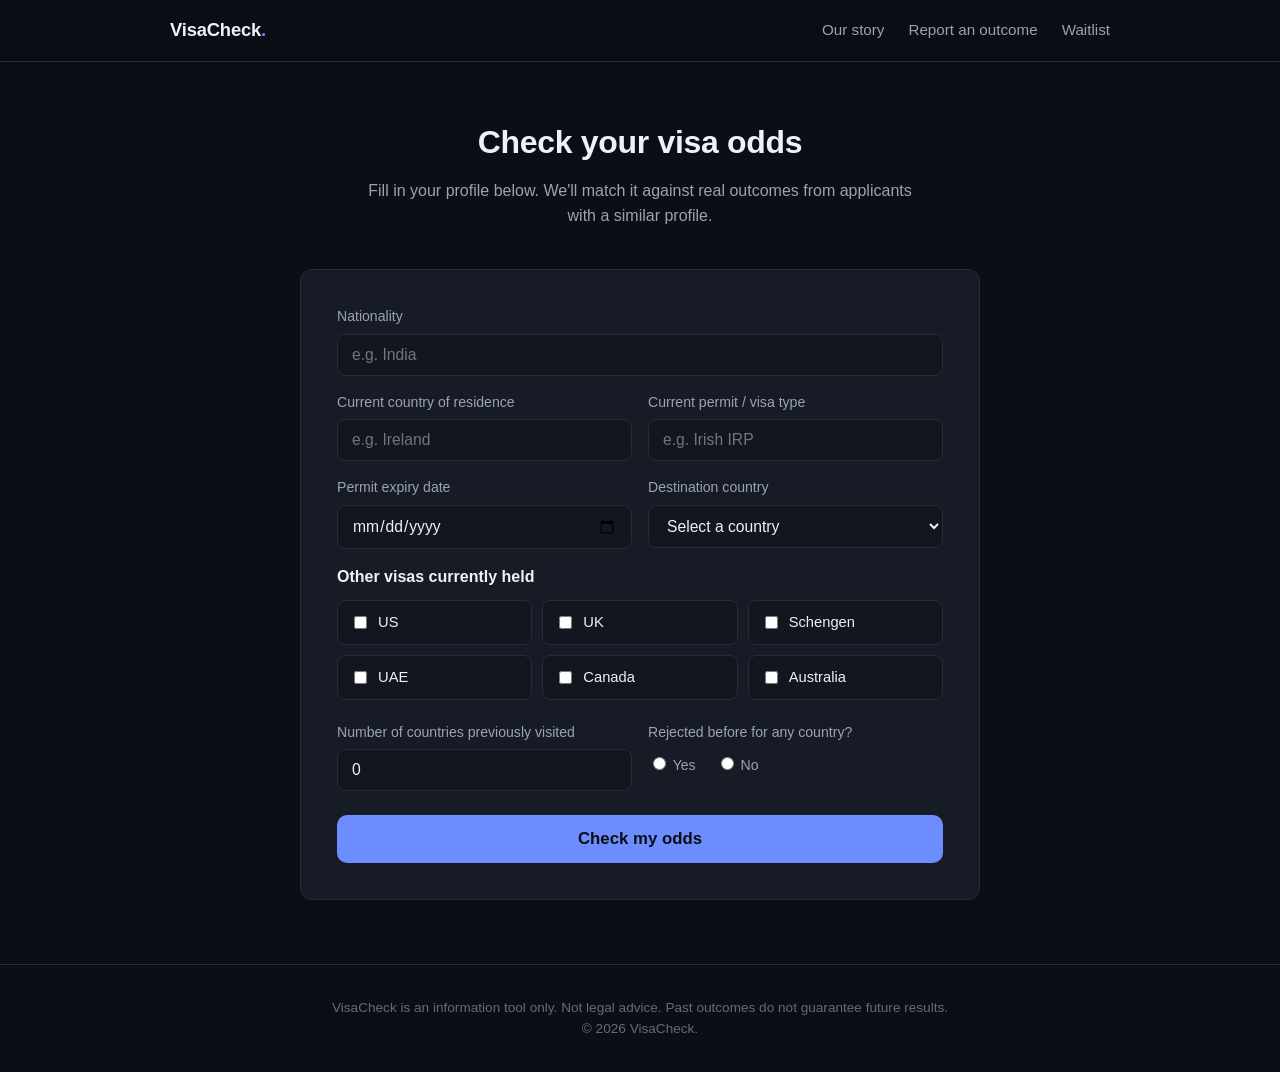
==== check.html @ 18de4dc1 "Initial VisaCheck project Co-Authored-By: Claude Sonnet 4.6 <noreply@anthropic.com>" ====
<!DOCTYPE html>
<html lang="en">
<head>
<meta charset="UTF-8">
<meta name="viewport" content="width=device-width, initial-scale=1.0">
<title>Check my odds — VisaCheck</title>
<link rel="stylesheet" href="css/style.css">
</head>
<body>

<nav class="nav">
  <div class="wrap">
    <a href="index.html" class="brand">VisaCheck<span class="dot">.</span></a>
    <div class="nav-links">
      <a href="index.html#story">Our story</a>
      <a href="report.html">Report an outcome</a>
      <a href="index.html#waitlist">Waitlist</a>
    </div>
  </div>
</nav>

<section style="padding-top:56px;">
  <div class="wrap">
    <h2>Check your visa odds</h2>
    <p class="section-sub">
      Fill in your profile below. We'll match it against real outcomes from applicants
      with a similar profile.
    </p>

    <div class="checker-card">
      <form id="check-form">

        <div class="form-row">
          <label for="nationality">Nationality</label>
          <input type="text" id="nationality" name="nationality" placeholder="e.g. India" required>
        </div>

        <div class="two-col">
          <div class="form-row">
            <label for="residence">Current country of residence</label>
            <input type="text" id="residence" name="residence" placeholder="e.g. Ireland" required>
          </div>
          <div class="form-row">
            <label for="permit-type">Current permit / visa type</label>
            <input type="text" id="permit-type" name="permit-type" placeholder="e.g. Irish IRP" required>
          </div>
        </div>

        <div class="two-col">
          <div class="form-row">
            <label for="permit-expiry">Permit expiry date</label>
            <input type="date" id="permit-expiry" name="permit-expiry" required>
          </div>
          <div class="form-row">
            <label for="destination">Destination country</label>
            <select id="destination" name="destination" required>
              <option value="">Select a country</option>
              <optgroup label="Schengen area">
                <option>Cyprus</option>
                <option>France</option>
                <option>Germany</option>
                <option>Netherlands</option>
                <option>Greece</option>
                <option>Portugal</option>
                <option>Italy</option>
                <option>Spain</option>
                <option>Switzerland</option>
                <option>Czechia</option>
                <option>Hungary</option>
                <option>Poland</option>
                <option>Croatia</option>
                <option>Belgium</option>
                <option>Austria</option>
                <option>Denmark</option>
                <option>Norway</option>
              </optgroup>
              <optgroup label="Other">
                <option>United Kingdom</option>
                <option>United States</option>
                <option>Canada</option>
                <option>Australia</option>
                <option>UAE</option>
                <option>Saudi Arabia</option>
                <option>Philippines</option>
                <option>Ireland</option>
              </optgroup>
            </select>
          </div>
        </div>

        <fieldset>
          <legend>Other visas currently held</legend>
          <div class="checkbox-grid">
            <label class="checkbox-item"><input type="checkbox" name="other-visas" value="US"> US</label>
            <label class="checkbox-item"><input type="checkbox" name="other-visas" value="UK"> UK</label>
            <label class="checkbox-item"><input type="checkbox" name="other-visas" value="Schengen"> Schengen</label>
            <label class="checkbox-item"><input type="checkbox" name="other-visas" value="UAE"> UAE</label>
            <label class="checkbox-item"><input type="checkbox" name="other-visas" value="Canada"> Canada</label>
            <label class="checkbox-item"><input type="checkbox" name="other-visas" value="Australia"> Australia</label>
          </div>
        </fieldset>

        <div class="two-col">
          <div class="form-row">
            <label for="countries-visited">Number of countries previously visited</label>
            <input type="number" id="countries-visited" name="countries-visited" min="0" value="0" required>
          </div>
          <div class="form-row">
            <label>Rejected before for any country?</label>
            <div class="radio-row" style="margin-top:11px;">
              <label class="radio-item"><input type="radio" name="prior-rejection" value="Yes" required> Yes</label>
              <label class="radio-item"><input type="radio" name="prior-rejection" value="No"> No</label>
            </div>
          </div>
        </div>

        <button type="submit" class="btn-primary" style="width:100%; margin-top:8px;">Check my odds</button>
      </form>

      <div id="results">
        <div id="permit-validity-warning" class="permit-validity-warning" style="display:none;"></div>
        <div id="low-sample-warning" class="low-sample-warning" style="display:none;"></div>

        <!-- Shown instead of the verdict card when there isn't enough reliable
             data to put a percentage on — no fake number, no share button. -->
        <div id="no-data-card" class="info-card" style="display:none;">
          <h3 id="no-data-title"></h3>
          <p class="no-data-text" id="no-data-text"></p>
        </div>

        <div class="verdict-card" id="verdict-card" style="display:none;">
          <div class="verdict-kicker">VISA VERDICT</div>
          <div class="verdict-profile" id="verdict-profile"></div>
          <div class="verdict-odds-label">YOUR ODDS:</div>
          <div class="verdict-pct" id="verdict-pct"></div>
          <div class="verdict-message" id="verdict-message"></div>
          <div class="verdict-sample" id="verdict-sample"></div>
          <div class="verdict-footer">
            <span class="verdict-logo">VisaCheck<span class="dot">.</span></span>
            <span class="verdict-tagline">Know before you go</span>
          </div>
        </div>

        <button id="share-btn" class="btn-share" style="display:none;">📤 Share my verdict</button>
        <div id="share-status" class="share-status" style="display:none;"></div>

        <div class="info-card" id="next-steps-card" style="display:none;">
          <h3 id="next-steps-heading"></h3>
          <div id="next-steps-body"></div>
        </div>

        <div class="info-card">
          <h3>Top reasons similar applicants were rejected</h3>
          <ul id="reasons-list"></ul>
        </div>

        <div class="info-card" id="embassy-card" style="display:none;">
          <h3>Best country to apply through (Schengen)</h3>
          <div id="embassy-list"></div>
        </div>

        <div class="info-card" id="outcome-capture-card" style="display:none;">
          <h3 id="outcome-heading"></h3>
          <div class="outcome-buttons" id="outcome-buttons">
            <button id="outcome-approved-btn" class="btn-outcome btn-outcome-approved">✅ I got APPROVED — share my result and help others</button>
            <button id="outcome-rejected-btn" class="btn-outcome btn-outcome-rejected">❌ I got REJECTED — help others avoid this</button>
          </div>
          <div id="outcome-thanks" class="outcome-thanks" style="display:none;"></div>
        </div>

        <div class="disclaimer">
          VisaCheck is an information tool only. Not legal advice. Results are based on
          community-reported outcomes and do not guarantee visa approval or rejection.
          Built so no immigrant ever loses money on an avoidable rejection again.
        </div>

        <div class="disclaimer" style="margin-top:14px;">
          Our cases come mainly from people sharing their own experience online, who
          are more likely to write in detail after a rejection than after a smooth
          approval — so odds shown here likely skew more pessimistic than the true
          real-world approval rate. Treat this as a guide to what can go wrong, not a
          precise statistic.
        </div>

        <div class="disclaimer" style="margin-top:14px; text-align:center;">
          Applying soon, or already have? <a href="report.html">Tell us what actually happens</a> —
          it's how VisaCheck gets more accurate for the next person.
        </div>
      </div>
    </div>
  </div>
</section>

<footer>
  <div class="wrap">
    VisaCheck is an information tool only. Not legal advice. Past outcomes do not guarantee future results.
    <br>© 2026 VisaCheck.
  </div>
</footer>

<script src="js/csv-parse.js"></script>
<script src="js/match.js"></script>
<script src="js/messages.js"></script>
<script src="js/share.js"></script>
<script src="js/checker.js"></script>
</body>
</html>
---- css/style.css ----
:root {
  --bg: #0b0e14;
  --bg-elevated: #12161f;
  --bg-card: #161b26;
  --border: #262c3a;
  --text: #eef1f7;
  --text-dim: #9aa3b5;
  --text-faint: #626b80;
  --accent: #6d8dff;
  --accent-dim: #2a3568;
  --green: #34d399;
  --green-bg: rgba(52, 211, 153, 0.12);
  --amber: #fbbf24;
  --amber-bg: rgba(251, 191, 36, 0.12);
  --red: #f87171;
  --red-bg: rgba(248, 113, 113, 0.12);
  --deep-red: #ef4444;
  --deep-red-bg: rgba(239, 68, 68, 0.14);
  --orange: #fb923c;
  --orange-bg: rgba(251, 146, 60, 0.14);
  --radius: 12px;
  --max-width: 980px;
}

* { box-sizing: border-box; }

html { scroll-behavior: smooth; }

body {
  margin: 0;
  background: var(--bg);
  color: var(--text);
  font-family: -apple-system, BlinkMacSystemFont, "Segoe UI", Inter, Roboto, Helvetica, Arial, sans-serif;
  line-height: 1.55;
}

a { color: var(--accent); text-decoration: none; }
a:hover { text-decoration: underline; }

img, svg { max-width: 100%; }

.wrap {
  max-width: var(--max-width);
  margin: 0 auto;
  padding: 0 20px;
}

/* ---------- Nav ---------- */
.nav {
  border-bottom: 1px solid var(--border);
  position: sticky;
  top: 0;
  background: rgba(11, 14, 20, 0.85);
  backdrop-filter: blur(8px);
  z-index: 10;
}
.nav .wrap {
  display: flex;
  align-items: center;
  justify-content: space-between;
  padding-top: 16px;
  padding-bottom: 16px;
}
.brand {
  font-weight: 700;
  font-size: 1.15rem;
  color: var(--text);
  letter-spacing: -0.01em;
}
.brand:hover { text-decoration: none; }
.brand .dot { color: var(--accent); }
.nav-links { display: flex; gap: 24px; align-items: center; }
.nav-links a { color: var(--text-dim); font-size: 0.95rem; }
.nav-links a:hover { color: var(--text); text-decoration: none; }
.btn-nav {
  background: var(--accent);
  color: #0b0e14 !important;
  padding: 8px 16px;
  border-radius: 8px;
  font-weight: 600;
}
.btn-nav:hover { opacity: 0.9; text-decoration: none; }

/* ---------- Hero ---------- */
.hero {
  padding: 88px 0 64px;
  text-align: center;
}
.hero h1 {
  font-size: clamp(2rem, 5vw, 3.2rem);
  line-height: 1.15;
  letter-spacing: -0.02em;
  margin: 0 0 20px;
}
.hero p.lede {
  color: var(--text-dim);
  font-size: 1.15rem;
  max-width: 620px;
  margin: 0 auto 36px;
}
.btn-primary {
  display: inline-block;
  background: var(--accent);
  color: #0b0e14;
  font-weight: 700;
  padding: 14px 28px;
  border-radius: 10px;
  font-size: 1.05rem;
  border: none;
  cursor: pointer;
}
.btn-primary:hover { opacity: 0.92; text-decoration: none; }
.btn-secondary {
  display: inline-block;
  background: transparent;
  color: var(--text);
  font-weight: 600;
  padding: 13px 26px;
  border-radius: 10px;
  font-size: 1.05rem;
  border: 1px solid var(--border);
  cursor: pointer;
}
.btn-secondary:hover { border-color: var(--text-faint); text-decoration: none; }
.btn-large { font-size: 1.15rem; padding: 17px 32px; }

/* ---------- Stats bar ---------- */
.stats-bar {
  padding: 32px 0;
  border-top: 1px solid var(--border);
  border-bottom: 1px solid var(--border);
  background: var(--bg-elevated);
}
.stats-row {
  display: grid;
  grid-template-columns: repeat(5, 1fr);
  gap: 20px;
}
@media (max-width: 900px) {
  .stats-row { grid-template-columns: repeat(2, 1fr); }
}
@media (max-width: 480px) {
  .stats-row { grid-template-columns: 1fr; }
}
.stat-item { text-align: center; }
.stat-value {
  font-size: 1.4rem;
  font-weight: 800;
  letter-spacing: -0.01em;
  margin-bottom: 6px;
}
.stat-label {
  font-size: 0.82rem;
  color: var(--text-dim);
  line-height: 1.35;
}
.stats-source {
  text-align: center;
  font-size: 0.75rem;
  color: var(--text-faint);
  margin: 20px 0 0;
}

/* ---------- Counters ---------- */
.counters { padding: 56px 0; }
.counters-row {
  display: flex;
  justify-content: center;
  gap: 64px;
  flex-wrap: wrap;
  text-align: center;
}
.counter-value {
  font-size: clamp(2.2rem, 6vw, 3.2rem);
  font-weight: 800;
  color: var(--accent);
  letter-spacing: -0.02em;
  font-variant-numeric: tabular-nums;
}
.counter-label {
  color: var(--text-dim);
  font-size: 0.95rem;
  margin-top: 6px;
}
.counters-note {
  text-align: center;
  font-size: 0.78rem;
  color: var(--text-faint);
  margin: 24px 0 0;
}

/* ---------- Sections ---------- */
section { padding: 64px 0; }
section.alt { background: var(--bg-elevated); border-top: 1px solid var(--border); border-bottom: 1px solid var(--border); }
h2 {
  font-size: clamp(1.5rem, 3vw, 2rem);
  letter-spacing: -0.01em;
  margin: 0 0 12px;
  text-align: center;
}
.section-sub {
  text-align: center;
  color: var(--text-dim);
  max-width: 560px;
  margin: 0 auto 40px;
}

/* ---------- Story ---------- */
.story {
  max-width: 680px;
  margin: 0 auto;
  background: var(--bg-card);
  border: 1px solid var(--border);
  border-radius: var(--radius);
  padding: 36px 40px;
}
.story h2 { text-align: left; margin-bottom: 18px; }
.story p { color: var(--text-dim); margin: 0 0 16px; }
.story p:last-child { margin-bottom: 0; }
.story .highlight { color: var(--text); font-weight: 600; }

/* ---------- Steps ---------- */
.steps {
  display: grid;
  grid-template-columns: repeat(3, 1fr);
  gap: 24px;
}
@media (max-width: 720px) {
  .steps { grid-template-columns: 1fr; }
}
.step {
  background: var(--bg-card);
  border: 1px solid var(--border);
  border-radius: var(--radius);
  padding: 28px 24px;
}
.step .num {
  display: inline-flex;
  align-items: center;
  justify-content: center;
  width: 34px;
  height: 34px;
  border-radius: 50%;
  background: var(--accent-dim);
  color: var(--accent);
  font-weight: 700;
  margin-bottom: 16px;
}
.step h3 { margin: 0 0 8px; font-size: 1.05rem; }
.step p { margin: 0; color: var(--text-dim); font-size: 0.95rem; }

/* ---------- Waitlist ---------- */
.waitlist-card {
  max-width: 560px;
  margin: 0 auto;
  background: var(--bg-card);
  border: 1px solid var(--border);
  border-radius: var(--radius);
  padding: 36px;
}
.form-row { margin-bottom: 16px; }
.form-row label {
  display: block;
  font-size: 0.88rem;
  color: var(--text-dim);
  margin-bottom: 6px;
}
input, select, textarea {
  width: 100%;
  background: var(--bg-elevated);
  border: 1px solid var(--border);
  color: var(--text);
  padding: 11px 14px;
  border-radius: 8px;
  font-size: 0.98rem;
  font-family: inherit;
}
input:focus, select:focus, textarea:focus {
  outline: none;
  border-color: var(--accent);
}
.two-col {
  display: grid;
  grid-template-columns: 1fr 1fr;
  gap: 16px;
}
@media (max-width: 560px) {
  .two-col { grid-template-columns: 1fr; }
}
.form-note { font-size: 0.85rem; color: var(--text-faint); margin-top: 14px; }
.form-success {
  display: none;
  background: var(--green-bg);
  color: var(--green);
  padding: 14px 16px;
  border-radius: 8px;
  margin-top: 16px;
  font-size: 0.95rem;
}
.form-error {
  display: none;
  background: var(--red-bg);
  color: var(--red);
  padding: 14px 16px;
  border-radius: 8px;
  margin-top: 16px;
  font-size: 0.95rem;
}

/* ---------- Checker form ---------- */
.checker-card {
  max-width: 680px;
  margin: 0 auto;
  background: var(--bg-card);
  border: 1px solid var(--border);
  border-radius: var(--radius);
  padding: 36px;
}
fieldset { border: none; margin: 0 0 22px; padding: 0; }
legend { font-weight: 600; margin-bottom: 10px; padding: 0; }
.checkbox-grid {
  display: grid;
  grid-template-columns: repeat(3, 1fr);
  gap: 10px;
}
@media (max-width: 560px) {
  .checkbox-grid { grid-template-columns: repeat(2, 1fr); }
}
.checkbox-item {
  display: flex;
  align-items: center;
  gap: 8px;
  background: var(--bg-elevated);
  border: 1px solid var(--border);
  border-radius: 8px;
  padding: 10px 12px;
  font-size: 0.92rem;
}
.checkbox-item input { width: auto; }
.radio-row { display: flex; gap: 20px; }
.radio-item { display: flex; align-items: center; gap: 8px; }
.radio-item input { width: auto; }

/* ---------- Results ---------- */
#results { display: none; margin-top: 40px; }

.no-data-text { color: var(--text-dim); margin: 0; }

/* ---------- Visa Verdict card ---------- */
.verdict-card {
  border-radius: 20px;
  padding: 40px 28px;
  text-align: center;
  margin-bottom: 16px;
  color: #ffffff;
  box-shadow: 0 20px 60px -20px rgba(0, 0, 0, 0.5);
}
.verdict-card.theme-deepred { background: linear-gradient(160deg, #b91c1c, #450a0a); }
.verdict-card.theme-orange { background: linear-gradient(160deg, #ea580c, #7c2d12); }
.verdict-card.theme-amber { background: linear-gradient(160deg, #ca8a04, #713f12); }
.verdict-card.theme-green { background: linear-gradient(160deg, #16a34a, #14532d); }

.verdict-kicker {
  font-size: 0.78rem;
  font-weight: 700;
  letter-spacing: 0.18em;
  text-transform: uppercase;
  opacity: 0.75;
  margin-bottom: 14px;
}
.verdict-profile {
  font-size: 0.95rem;
  font-weight: 600;
  opacity: 0.92;
  margin-bottom: 22px;
}
.verdict-odds-label {
  font-size: 0.8rem;
  font-weight: 700;
  letter-spacing: 0.12em;
  text-transform: uppercase;
  opacity: 0.75;
  margin-bottom: 4px;
}
.verdict-pct {
  font-size: clamp(4.5rem, 24vw, 8rem);
  font-weight: 900;
  line-height: 1;
  letter-spacing: -0.03em;
  margin-bottom: 18px;
}
.verdict-message {
  font-size: 1.05rem;
  font-weight: 600;
  max-width: 420px;
  margin: 0 auto 20px;
  line-height: 1.4;
}
.verdict-sample {
  font-size: 0.85rem;
  opacity: 0.85;
  margin-bottom: 24px;
}
.verdict-footer {
  display: flex;
  justify-content: center;
  align-items: baseline;
  gap: 10px;
  padding-top: 20px;
  border-top: 1px solid rgba(255, 255, 255, 0.25);
  font-size: 0.85rem;
}
.verdict-logo { font-weight: 800; }
.verdict-logo .dot { opacity: 0.8; }
.verdict-tagline { opacity: 0.8; }

.btn-share {
  display: block;
  width: 100%;
  background: var(--accent);
  color: #0b0e14;
  font-weight: 700;
  font-size: 1.05rem;
  padding: 15px 20px;
  border-radius: 10px;
  border: none;
  cursor: pointer;
  margin-bottom: 20px;
}
.btn-share:hover { opacity: 0.92; }
.share-status {
  text-align: center;
  font-size: 0.88rem;
  color: var(--text-dim);
  margin: -10px 0 20px;
}

/* ---------- Next steps ---------- */
#next-steps-body ul { margin: 0 0 14px; padding-left: 20px; color: var(--text-dim); }
#next-steps-body li { margin-bottom: 8px; }
#next-steps-body a.next-step-link {
  display: block;
  padding: 12px 16px;
  background: var(--bg-elevated);
  border: 1px solid var(--border);
  border-radius: 8px;
  margin-bottom: 10px;
  color: var(--text);
  font-weight: 600;
  font-size: 0.92rem;
}
#next-steps-body a.next-step-link:hover { border-color: var(--accent); text-decoration: none; }
.expandable {
  margin-bottom: 10px;
}
.expandable summary {
  cursor: pointer;
  padding: 12px 16px;
  background: var(--bg-elevated);
  border: 1px solid var(--border);
  border-radius: 8px;
  font-weight: 600;
  font-size: 0.92rem;
}
.expandable[open] summary { border-radius: 8px 8px 0 0; }
.expandable-body {
  padding: 14px 16px;
  border: 1px solid var(--border);
  border-top: none;
  border-radius: 0 0 8px 8px;
  color: var(--text-dim);
  font-size: 0.9rem;
}
.expandable-body ul { margin: 0; padding-left: 18px; }
.expandable-body li { margin-bottom: 6px; }

/* ---------- Outcome capture ---------- */
.outcome-buttons { display: flex; flex-direction: column; gap: 10px; }
.btn-outcome {
  padding: 14px 18px;
  border-radius: 10px;
  font-weight: 700;
  font-size: 0.95rem;
  cursor: pointer;
  border: 1px solid var(--border);
  background: var(--bg-elevated);
  color: var(--text);
}
.btn-outcome-approved:hover { border-color: var(--green); color: var(--green); }
.btn-outcome-rejected:hover { border-color: var(--red); color: var(--red); }
.outcome-thanks {
  background: var(--green-bg);
  color: var(--green);
  padding: 14px 16px;
  border-radius: 8px;
  font-size: 0.92rem;
  margin-top: 4px;
}

.info-card {
  background: var(--bg-card);
  border: 1px solid var(--border);
  border-radius: var(--radius);
  padding: 26px 28px;
  margin-bottom: 20px;
}
.info-card h3 { margin: 0 0 14px; font-size: 1rem; }
.info-card ul { margin: 0; padding-left: 20px; color: var(--text-dim); }
.info-card li { margin-bottom: 8px; }
.info-card li:last-child { margin-bottom: 0; }
.embassy-row {
  display: flex;
  justify-content: space-between;
  align-items: center;
  padding: 10px 0;
  border-bottom: 1px solid var(--border);
}
.embassy-row:last-child { border-bottom: none; }
.embassy-rate { font-weight: 700; }

.disclaimer {
  font-size: 0.85rem;
  color: var(--text-faint);
  background: var(--bg-elevated);
  border: 1px solid var(--border);
  border-radius: 8px;
  padding: 16px 18px;
  margin-top: 8px;
}

.low-sample-warning {
  background: var(--amber-bg);
  color: var(--amber);
  border-radius: 8px;
  padding: 12px 16px;
  font-size: 0.9rem;
  margin-bottom: 20px;
}

.permit-validity-warning {
  background: #fff0f0;
  color: #b91c1c;
  border: 1.5px solid #fca5a5;
  border-radius: 8px;
  padding: 14px 16px;
  font-size: 0.92rem;
  line-height: 1.5;
  margin-bottom: 20px;
}

/* ---------- Footer ---------- */
footer {
  border-top: 1px solid var(--border);
  padding: 32px 0;
  text-align: center;
  color: var(--text-faint);
  font-size: 0.85rem;
}
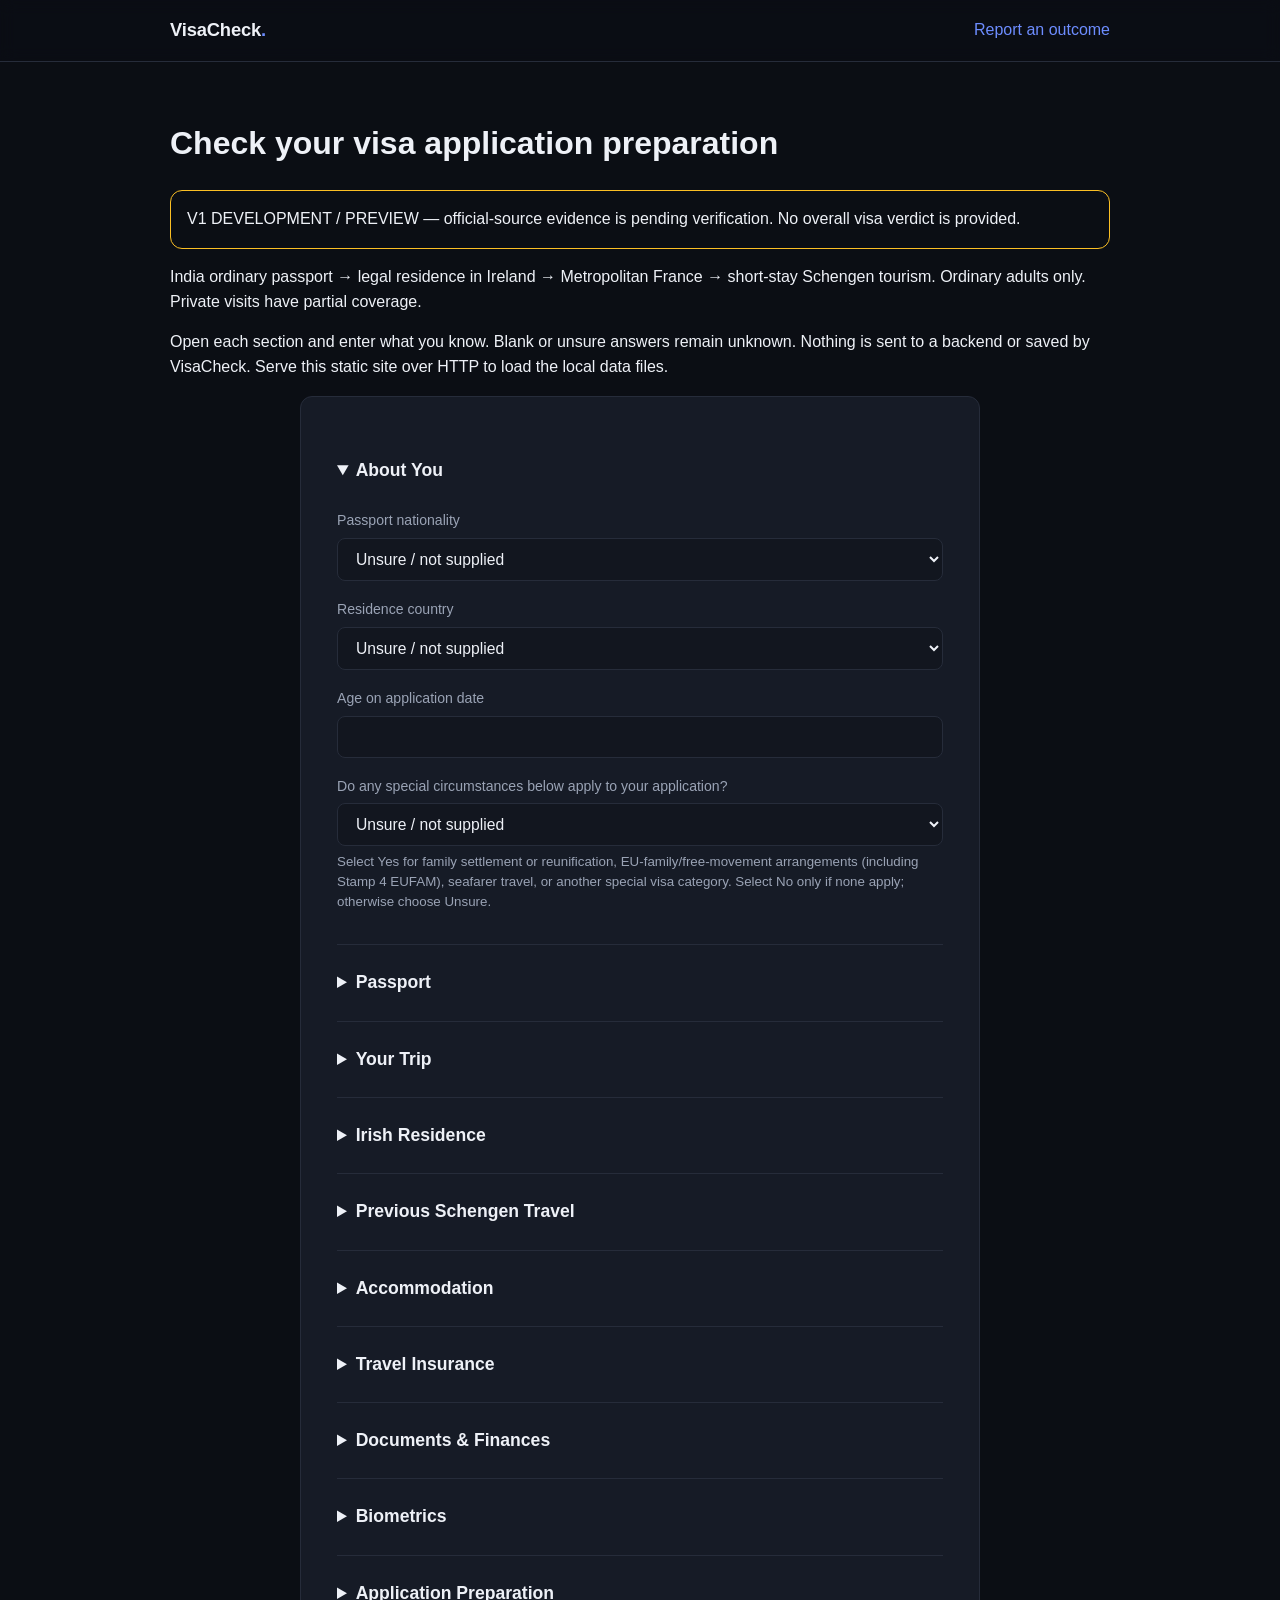
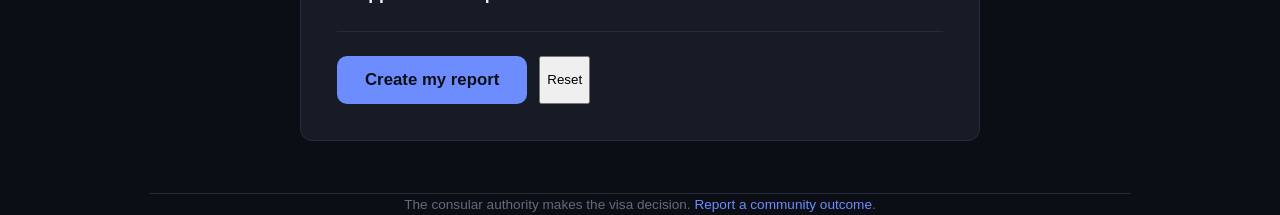
==== commit 1a3bfaba: "feat: build France tourism VisaCheck V1 preview" ====
--- a/check.html
+++ b/check.html
@@ -1,207 +1,31 @@
 <!DOCTYPE html>
-<html lang="en">
-<head>
-<meta charset="UTF-8">
-<meta name="viewport" content="width=device-width, initial-scale=1.0">
-<title>Check my odds — VisaCheck</title>
-<link rel="stylesheet" href="css/style.css">
-</head>
-<body>
-
-<nav class="nav">
-  <div class="wrap">
-    <a href="index.html" class="brand">VisaCheck<span class="dot">.</span></a>
-    <div class="nav-links">
-      <a href="index.html#story">Our story</a>
-      <a href="report.html">Report an outcome</a>
-      <a href="index.html#waitlist">Waitlist</a>
-    </div>
-  </div>
-</nav>
-
-<section style="padding-top:56px;">
-  <div class="wrap">
-    <h2>Check your visa odds</h2>
-    <p class="section-sub">
-      Fill in your profile below. We'll match it against real outcomes from applicants
-      with a similar profile.
-    </p>
-
-    <div class="checker-card">
-      <form id="check-form">
-
-        <div class="form-row">
-          <label for="nationality">Nationality</label>
-          <input type="text" id="nationality" name="nationality" placeholder="e.g. India" required>
-        </div>
-
-        <div class="two-col">
-          <div class="form-row">
-            <label for="residence">Current country of residence</label>
-            <input type="text" id="residence" name="residence" placeholder="e.g. Ireland" required>
-          </div>
-          <div class="form-row">
-            <label for="permit-type">Current permit / visa type</label>
-            <input type="text" id="permit-type" name="permit-type" placeholder="e.g. Irish IRP" required>
-          </div>
-        </div>
-
-        <div class="two-col">
-          <div class="form-row">
-            <label for="permit-expiry">Permit expiry date</label>
-            <input type="date" id="permit-expiry" name="permit-expiry" required>
-          </div>
-          <div class="form-row">
-            <label for="destination">Destination country</label>
-            <select id="destination" name="destination" required>
-              <option value="">Select a country</option>
-              <optgroup label="Schengen area">
-                <option>Cyprus</option>
-                <option>France</option>
-                <option>Germany</option>
-                <option>Netherlands</option>
-                <option>Greece</option>
-                <option>Portugal</option>
-                <option>Italy</option>
-                <option>Spain</option>
-                <option>Switzerland</option>
-                <option>Czechia</option>
-                <option>Hungary</option>
-                <option>Poland</option>
-                <option>Croatia</option>
-                <option>Belgium</option>
-                <option>Austria</option>
-                <option>Denmark</option>
-                <option>Norway</option>
-              </optgroup>
-              <optgroup label="Other">
-                <option>United Kingdom</option>
-                <option>United States</option>
-                <option>Canada</option>
-                <option>Australia</option>
-                <option>UAE</option>
-                <option>Saudi Arabia</option>
-                <option>Philippines</option>
-                <option>Ireland</option>
-              </optgroup>
-            </select>
-          </div>
-        </div>
-
-        <fieldset>
-          <legend>Other visas currently held</legend>
-          <div class="checkbox-grid">
-            <label class="checkbox-item"><input type="checkbox" name="other-visas" value="US"> US</label>
-            <label class="checkbox-item"><input type="checkbox" name="other-visas" value="UK"> UK</label>
-            <label class="checkbox-item"><input type="checkbox" name="other-visas" value="Schengen"> Schengen</label>
-            <label class="checkbox-item"><input type="checkbox" name="other-visas" value="UAE"> UAE</label>
-            <label class="checkbox-item"><input type="checkbox" name="other-visas" value="Canada"> Canada</label>
-            <label class="checkbox-item"><input type="checkbox" name="other-visas" value="Australia"> Australia</label>
-          </div>
-        </fieldset>
-
-        <div class="two-col">
-          <div class="form-row">
-            <label for="countries-visited">Number of countries previously visited</label>
-            <input type="number" id="countries-visited" name="countries-visited" min="0" value="0" required>
-          </div>
-          <div class="form-row">
-            <label>Rejected before for any country?</label>
-            <div class="radio-row" style="margin-top:11px;">
-              <label class="radio-item"><input type="radio" name="prior-rejection" value="Yes" required> Yes</label>
-              <label class="radio-item"><input type="radio" name="prior-rejection" value="No"> No</label>
-            </div>
-          </div>
-        </div>
-
-        <button type="submit" class="btn-primary" style="width:100%; margin-top:8px;">Check my odds</button>
-      </form>
-
-      <div id="results">
-        <div id="permit-validity-warning" class="permit-validity-warning" style="display:none;"></div>
-        <div id="low-sample-warning" class="low-sample-warning" style="display:none;"></div>
-
-        <!-- Shown instead of the verdict card when there isn't enough reliable
-             data to put a percentage on — no fake number, no share button. -->
-        <div id="no-data-card" class="info-card" style="display:none;">
-          <h3 id="no-data-title"></h3>
-          <p class="no-data-text" id="no-data-text"></p>
-        </div>
-
-        <div class="verdict-card" id="verdict-card" style="display:none;">
-          <div class="verdict-kicker">VISA VERDICT</div>
-          <div class="verdict-profile" id="verdict-profile"></div>
-          <div class="verdict-odds-label">YOUR ODDS:</div>
-          <div class="verdict-pct" id="verdict-pct"></div>
-          <div class="verdict-message" id="verdict-message"></div>
-          <div class="verdict-sample" id="verdict-sample"></div>
-          <div class="verdict-footer">
-            <span class="verdict-logo">VisaCheck<span class="dot">.</span></span>
-            <span class="verdict-tagline">Know before you go</span>
-          </div>
-        </div>
-
-        <button id="share-btn" class="btn-share" style="display:none;">📤 Share my verdict</button>
-        <div id="share-status" class="share-status" style="display:none;"></div>
-
-        <div class="info-card" id="next-steps-card" style="display:none;">
-          <h3 id="next-steps-heading"></h3>
-          <div id="next-steps-body"></div>
-        </div>
-
-        <div class="info-card">
-          <h3>Top reasons similar applicants were rejected</h3>
-          <ul id="reasons-list"></ul>
-        </div>
-
-        <div class="info-card" id="embassy-card" style="display:none;">
-          <h3>Best country to apply through (Schengen)</h3>
-          <div id="embassy-list"></div>
-        </div>
-
-        <div class="info-card" id="outcome-capture-card" style="display:none;">
-          <h3 id="outcome-heading"></h3>
-          <div class="outcome-buttons" id="outcome-buttons">
-            <button id="outcome-approved-btn" class="btn-outcome btn-outcome-approved">✅ I got APPROVED — share my result and help others</button>
-            <button id="outcome-rejected-btn" class="btn-outcome btn-outcome-rejected">❌ I got REJECTED — help others avoid this</button>
-          </div>
-          <div id="outcome-thanks" class="outcome-thanks" style="display:none;"></div>
-        </div>
-
-        <div class="disclaimer">
-          VisaCheck is an information tool only. Not legal advice. Results are based on
-          community-reported outcomes and do not guarantee visa approval or rejection.
-          Built so no immigrant ever loses money on an avoidable rejection again.
-        </div>
-
-        <div class="disclaimer" style="margin-top:14px;">
-          Our cases come mainly from people sharing their own experience online, who
-          are more likely to write in detail after a rejection than after a smooth
-          approval — so odds shown here likely skew more pessimistic than the true
-          real-world approval rate. Treat this as a guide to what can go wrong, not a
-          precise statistic.
-        </div>
-
-        <div class="disclaimer" style="margin-top:14px; text-align:center;">
-          Applying soon, or already have? <a href="report.html">Tell us what actually happens</a> —
-          it's how VisaCheck gets more accurate for the next person.
-        </div>
-      </div>
-    </div>
-  </div>
-</section>
-
-<footer>
-  <div class="wrap">
-    VisaCheck is an information tool only. Not legal advice. Past outcomes do not guarantee future results.
-    <br>© 2026 VisaCheck.
-  </div>
-</footer>
-
+<html lang="en"><head><meta charset="UTF-8"><meta name="viewport" content="width=device-width, initial-scale=1"><title>VisaCheck — V1 checker preview</title><link rel="stylesheet" href="css/style.css"><link rel="stylesheet" href="css/v1-checker.css"></head>
+<body><nav class="nav"><div class="wrap"><a class="brand" href="index.html">VisaCheck<span class="dot">.</span></a><a href="report.html">Report an outcome</a></div></nav>
+<main class="wrap v1-checker"><h1>Check your visa application preparation</h1>
+<p class="preview-notice">V1 DEVELOPMENT / PREVIEW — official-source evidence is pending verification. No overall visa verdict is provided.</p>
+<p>India ordinary passport → legal residence in Ireland → Metropolitan France → short-stay Schengen tourism. Ordinary adults only. Private visits have partial coverage.</p>
+<p>Open each section and enter what you know. Blank or unsure answers remain unknown. Nothing is sent to a backend or saved by VisaCheck. Serve this static site over HTTP to load the local data files.</p>
+<noscript>This checker needs JavaScript enabled.</noscript>
+<form id="check-form" class="checker-card"><div id="form-sections"></div>
+<p id="purpose-note" hidden>Some private-visit requirements are still under review, including insurance. Coverage is partial.</p>
+<div class="form-actions"><button id="check-submit" type="submit" class="btn-primary">Create my report</button><button type="reset">Reset</button></div></form>
+<p id="form-status" role="status" aria-live="polite"></p><div id="results" tabindex="-1" hidden></div>
+</main><footer class="wrap">The consular authority makes the visa decision. <a href="report.html">Report a community outcome</a>.</footer>
 <script src="js/csv-parse.js"></script>
+<script src="js/outcome-data.js"></script>
 <script src="js/match.js"></script>
-<script src="js/messages.js"></script>
-<script src="js/share.js"></script>
+<script src="js/rules/applicant-facts.js"></script>
+<script src="js/rules/evaluators.js"></script>
+<script src="js/rules/engine.js"></script>
+<script src="js/rules/resolver.js"></script>
+<script src="js/rules/reference-lookup.js"></script>
+<script src="js/rules/baseline-classifier.js"></script>
+<script src="js/rules/document-readiness.js"></script>
+<script src="js/rules/return-diagnostic.js"></script>
+<script src="js/rules/application-procedure.js"></script>
+<script src="js/v1-form-fields.js"></script>
+<script src="js/rules/v1-form-adapter.js"></script>
+<script src="js/rules/v1-integration.js"></script>
+<script src="js/v1-report.js"></script>
 <script src="js/checker.js"></script>
-</body>
-</html>
+</body></html>
--- a/css/v1-checker.css
+++ b/css/v1-checker.css
@@ -0,0 +1,24 @@
+.v1-checker { padding-top: 36px; padding-bottom: 36px; }
+.preview-notice { padding: 16px; border: 1px solid var(--amber); border-radius: var(--radius); }
+.form-section { border-bottom: 1px solid var(--border); padding: 16px 0; }
+.form-section summary { cursor: pointer; font-size: 1.1rem; font-weight: 600; padding: 8px 0; }
+.form-section .form-row { margin-top: 18px; }
+.form-section input, .form-section select { max-width: 100%; width: 100%; }
+.form-actions { display: flex; flex-wrap: wrap; gap: 12px; margin-top: 24px; }
+button { cursor: pointer; }
+.stay-row { display: grid; gap: 12px; margin: 16px 0; border: 1px solid var(--border); }
+.stay-row label { display: grid; gap: 8px; }
+.report-section { margin: 28px 0; padding: 20px; background: var(--bg-card); border-radius: var(--radius); }
+.result-row { padding: 16px 0; border-bottom: 1px solid var(--border); }
+.result-row h4 { margin: 0 0 8px; }
+.status { display: inline-block; padding: 3px 8px; border: 1px solid currentColor; border-radius: 5px; }
+.status-PASS, .status-PRESENT, .status-READY { color: var(--green); }
+.status-FAIL { color: var(--red); }
+.status-UNKNOWN { color: var(--accent); }
+.status-MISSING, .status-ACTION_REQUIRED { color: var(--amber); }
+.source-link { display: block; margin: 8px 0; overflow-wrap: anywhere; }
+pre { white-space: pre-wrap; overflow-wrap: anywhere; font-size: .8rem; }
+[hidden] { display: none !important; }
+@media (max-width: 600px) { .report-section { padding: 12px; } .v1-checker .checker-card { padding: 16px; } }
+
+.field-help { display: block; margin-top: 6px; color: var(--text-dim); line-height: 1.5; }
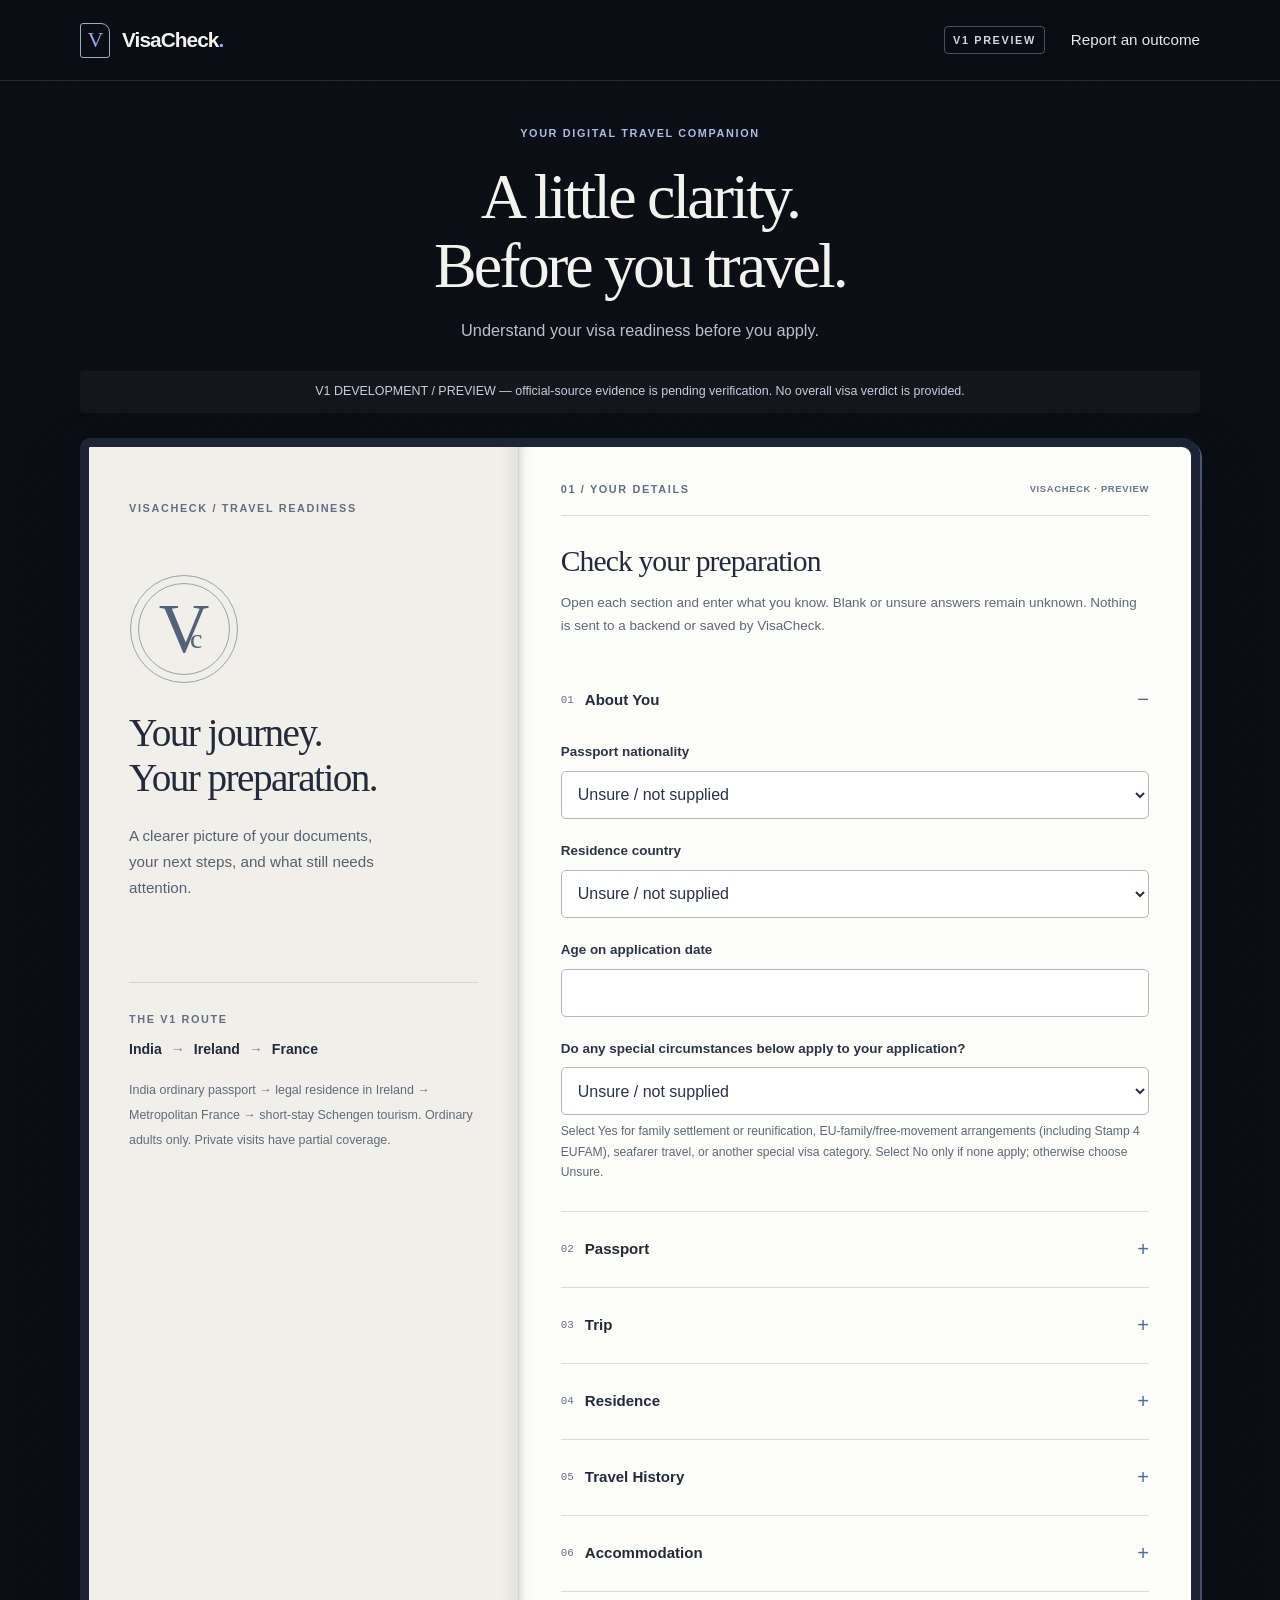
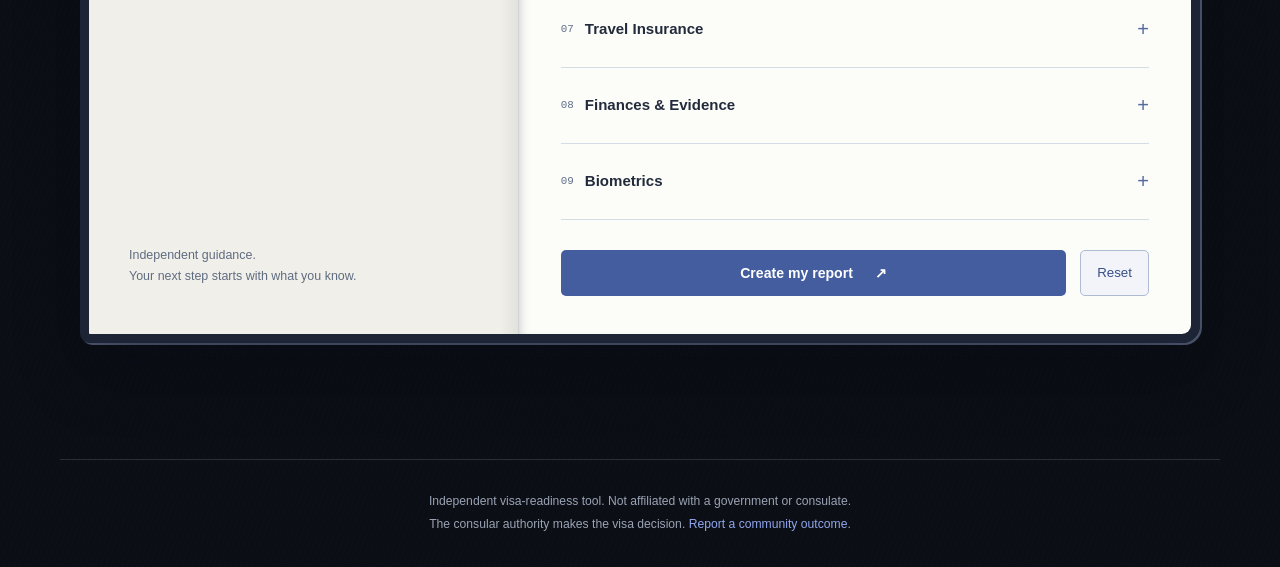
==== commit 1d317abf: "feat: build configurable VisaCheck France V1 assessment flow" ====
--- a/check.html
+++ b/check.html
@@ -1,16 +1,16 @@
 <!DOCTYPE html>
-<html lang="en"><head><meta charset="UTF-8"><meta name="viewport" content="width=device-width, initial-scale=1"><title>VisaCheck — V1 checker preview</title><link rel="stylesheet" href="css/style.css"><link rel="stylesheet" href="css/v1-checker.css"></head>
-<body><nav class="nav"><div class="wrap"><a class="brand" href="index.html">VisaCheck<span class="dot">.</span></a><a href="report.html">Report an outcome</a></div></nav>
-<main class="wrap v1-checker"><h1>Check your visa application preparation</h1>
+<html lang="en"><head><meta charset="UTF-8"><meta name="viewport" content="width=device-width, initial-scale=1"><title>VisaCheck — V1 checker preview</title><link rel="stylesheet" href="css/style.css"><link rel="stylesheet" href="css/v1-checker.css"><link rel="stylesheet" href="css/passport-experiment.css"></head>
+<body class="passport-experiment"><a class="skip-link" href="#check-form">Skip to questionnaire</a><nav class="nav"><div class="wrap"><a class="brand" href="index.html"><span class="brand-mark" aria-hidden="true">V</span>VisaCheck<span class="dot">.</span></a><div class="nav-links"><span class="preview-tag">V1 preview</span><a href="report.html">Report an outcome</a></div></div></nav>
+<main class="wrap v1-checker"><header class="checker-intro"><p class="eyebrow">Your digital travel companion</p><h1>A little clarity.<br>Before you travel.</h1><p class="intro-lede">Understand your visa readiness before you apply.</p></header>
 <p class="preview-notice">V1 DEVELOPMENT / PREVIEW — official-source evidence is pending verification. No overall visa verdict is provided.</p>
-<p>India ordinary passport → legal residence in Ireland → Metropolitan France → short-stay Schengen tourism. Ordinary adults only. Private visits have partial coverage.</p>
-<p>Open each section and enter what you know. Blank or unsure answers remain unknown. Nothing is sent to a backend or saved by VisaCheck. Serve this static site over HTTP to load the local data files.</p>
+<div class="passport-book"><aside class="book-intro"><div class="book-imprint"><span class="eyebrow">VisaCheck / travel readiness</span><span class="book-monogram" aria-hidden="true">V<span>c</span></span><h2>Your journey.<br>Your preparation.</h2><p>A clearer picture of your documents, your next steps, and what still needs attention.</p></div><div class="book-route"><span class="eyebrow">The V1 route</span><p>India <span aria-hidden="true">→</span> Ireland <span aria-hidden="true">→</span> France</p><small>India ordinary passport → legal residence in Ireland → Metropolitan France → short-stay Schengen tourism. Ordinary adults only. Private visits have partial coverage.</small></div><p class="book-footnote">Independent guidance.<br>Your next step starts with what you know.</p></aside><div class="questionnaire-page"><div class="page-heading"><span class="eyebrow">01 / Your details</span><span class="page-edition">VisaCheck · Preview</span></div><h2>Check your preparation</h2>
+<p class="questionnaire-note">Open each section and enter what you know. Blank or unsure answers remain unknown. Nothing is sent to a backend or saved by VisaCheck.</p>
 <noscript>This checker needs JavaScript enabled.</noscript>
 <form id="check-form" class="checker-card"><div id="form-sections"></div>
 <p id="purpose-note" hidden>Some private-visit requirements are still under review, including insurance. Coverage is partial.</p>
-<div class="form-actions"><button id="check-submit" type="submit" class="btn-primary">Create my report</button><button type="reset">Reset</button></div></form>
+<div class="form-actions"><button id="check-submit" type="submit" class="btn-primary">Create my report <span aria-hidden="true">↗</span></button><button type="reset">Reset</button></div></form></div></div>
 <p id="form-status" role="status" aria-live="polite"></p><div id="results" tabindex="-1" hidden></div>
-</main><footer class="wrap">The consular authority makes the visa decision. <a href="report.html">Report a community outcome</a>.</footer>
+</main><footer class="wrap">Independent visa-readiness tool. Not affiliated with a government or consulate.<br>The consular authority makes the visa decision. <a href="report.html">Report a community outcome</a>.</footer>
 <script src="js/csv-parse.js"></script>
 <script src="js/outcome-data.js"></script>
 <script src="js/match.js"></script>
@@ -25,7 +25,12 @@
 <script src="js/rules/application-procedure.js"></script>
 <script src="js/v1-form-fields.js"></script>
 <script src="js/rules/v1-form-adapter.js"></script>
+<script src="js/rules/assessment.js"></script>
+<script src="js/rules/assessment-adapter.js"></script>
+<script src="js/rules/runtime-release.js"></script>
 <script src="js/rules/v1-integration.js"></script>
 <script src="js/v1-report.js"></script>
+<script src="js/country-options.js"></script>
+<script src="js/rules/material-questions.js"></script>
 <script src="js/checker.js"></script>
 </body></html>
--- a/css/v1-checker.css
+++ b/css/v1-checker.css
@@ -1,4 +1,6 @@
 .v1-checker { padding-top: 36px; padding-bottom: 36px; }
+/* Override the legacy #results display:none only after the report is ready. */
+.v1-checker #results:not([hidden]) { display: block; }
 .preview-notice { padding: 16px; border: 1px solid var(--amber); border-radius: var(--radius); }
 .form-section { border-bottom: 1px solid var(--border); padding: 16px 0; }
 .form-section summary { cursor: pointer; font-size: 1.1rem; font-weight: 600; padding: 8px 0; }
--- a/css/passport-experiment.css
+++ b/css/passport-experiment.css
@@ -0,0 +1,221 @@
+/* Uncommitted visual experiment. No questionnaire or assessment logic lives here. */
+.passport-experiment {
+  --bg: #0b0e14;
+  --bg-elevated: #12161f;
+  --bg-card: #161b26;
+  --text: #f4f2ed;
+  --text-dim: #b8c0cf;
+  --text-faint: #9aa3b5;
+  --border: #262c3a;
+  --accent: #91a7ef;
+  --max-width: 1160px;
+  background-color: var(--bg);
+  background-image: repeating-linear-gradient(112deg, transparent 0 4px, #ffffff02 4px 5px);
+  font-family: -apple-system, BlinkMacSystemFont, "Segoe UI", sans-serif;
+  -webkit-font-smoothing: antialiased;
+}
+.passport-experiment .nav { background: #0b0e14f5; border-color: #94a3b838; }
+.passport-experiment .nav .wrap { min-height: 80px; }
+.passport-experiment .brand { display: inline-flex; align-items: center; font-size: 1.3rem; letter-spacing: -.045em; }
+.brand-mark { display: inline-grid; place-items: center; width: 30px; height: 35px; border: 1px solid #9eabc9; border-radius: 3px 9px 3px 3px; color: #91a7ef; margin-right: 12px; font: 22px Georgia, serif; }
+.passport-experiment .nav-links { gap: 26px; }
+.passport-experiment .nav-links a { color: #e4e8f0; }
+.preview-tag, .eyebrow, .page-edition, .cover-edition { font-size: .68rem; font-weight: 650; letter-spacing: .15em; text-transform: uppercase; }
+.preview-tag { border: 1px solid #a6b2cd66; border-radius: 4px; padding: 5px 8px; color: #d1d7e3; }
+.passport-experiment .btn-nav, .passport-experiment .btn-primary { background: #91a7ef; color: #12161f !important; border-radius: 5px; }
+.passport-experiment :focus-visible { outline: 3px solid #6d8dff; outline-offset: 4px; }
+.skip-link { position: fixed; top: -100px; left: 20px; z-index: 30; padding: 12px; background: white; color: #25304a; }
+.skip-link:focus { top: 8px; }
+.passport-experiment .v1-checker { padding-top: 44px; padding-bottom: 64px; }
+.checker-intro { text-align: center; margin-bottom: 28px; }
+.eyebrow { color: #aabce6; margin: 0 0 20px; }
+.checker-intro h1, .passport-home .hero h1 { font: 400 clamp(2.6rem, 5vw, 4.4rem)/1.08 Georgia, "Times New Roman", serif; letter-spacing: -.045em; margin: 0 0 18px; }
+.intro-lede { color: #b8c0cf; font-size: 1.02rem; }
+.passport-experiment .preview-notice { color: #c6cedf; font-size: .78rem; text-align: center; border: 0; background: #ffffff08; border-radius: 4px; padding: 11px 18px; margin: 0 0 25px; }
+.passport-book { display: grid; grid-template-columns: .78fr 1.22fr; border: 9px solid #1c2435; border-radius: 10px 18px 18px 10px; box-shadow: 0 28px 65px #05091455, 2px 2px 0 #535f77; overflow: hidden; animation: book-arrive .35s ease-out; align-items: stretch; }
+.book-intro, .questionnaire-page, .report-cover, .report-section {
+  --text: #222b3c;
+  --text-dim: #526074;
+  --text-faint: #647083;
+  --accent: #405990;
+  --border: #d9dde5;
+  --green: #196044;
+  --amber: #805616;
+  --red: #a23932;
+  --bg-elevated: #fff;
+  --bg-card: #fff;
+  color: var(--text);
+}
+.book-intro { padding: 48px 40px 34px; background: #f0efe9; position: relative; display: flex; flex-direction: column; border-right: 1px solid #d1d3d8; }
+.book-intro::after { content: ""; position: absolute; right: 0; top: 0; bottom: 0; width: 18px; background: linear-gradient(90deg, transparent, #15203310); pointer-events: none; }
+.book-intro .eyebrow, .questionnaire-page .eyebrow, .report-cover .report-kicker { color: #626e83; }
+.book-imprint { position: relative; }
+.book-monogram { display: block; width: 92px; height: 92px; border: 1px solid #99a3b4; outline: 1px solid #99a3b4; outline-offset: 7px; border-radius: 50%; font: 70px/90px Georgia, serif; text-align: center; margin: 64px 0 36px 9px; color: #546176; position: relative; }
+.book-monogram span { font-size: 28px; position: absolute; left: 51px; top: 10px; }
+.book-intro h2 { font: 400 2.45rem/1.14 Georgia, serif; letter-spacing: -.04em; text-align: left; margin: 0 0 22px; }
+.book-imprint > p { max-width: 255px; color: #566174; font-size: .95rem; line-height: 1.7; }
+.book-route { margin-top: 66px; padding-top: 23px; border-top: 1px solid #cfd4de; }
+.book-route p { font-size: .88rem; font-weight: 650; margin: 9px 0 16px; }
+.book-route p span { color: #78869d; padding: 0 5px; }
+.book-route small, .book-footnote { color: #5f6c80; font-size: .78rem; line-height: 1.7; }
+.book-footnote { margin-top: auto; padding-top: 40px; }
+.questionnaire-page { background: #fcfcf8; padding: 34px 42px 38px; box-shadow: inset 8px 0 18px -18px #152036; min-width: 0; }
+.page-heading { display: flex; justify-content: space-between; align-items: center; padding-bottom: 17px; border-bottom: 1px solid #d6dae3; margin-bottom: 28px; gap: 12px; }
+.page-heading .eyebrow { margin: 0; }
+.page-edition { font-size: .59rem; color: #69768d; letter-spacing: .07em; }
+.questionnaire-page > h2 { font: 400 1.85rem/1.2 Georgia, serif; text-align: left; letter-spacing: -.03em; }
+.questionnaire-note { font-size: .84rem; color: #5c687d; line-height: 1.7; margin-bottom: 24px; }
+.passport-experiment .checker-card { padding: 0; max-width: none; border: 0; border-radius: 0; background: transparent; }
+.passport-experiment #form-sections { counter-reset: form-section; }
+.passport-experiment .form-section { counter-increment: form-section; padding: 7px 0; border-color: #d6dce6; }
+.passport-experiment .form-section summary { display: flex; align-items: center; gap: 11px; list-style: none; padding: 15px 0; font-size: .94rem; font-weight: 650; min-height: 52px; }
+.passport-experiment .form-section summary::-webkit-details-marker { display: none; }
+.passport-experiment .form-section summary::before { content: counter(form-section, decimal-leading-zero); font: 500 .68rem monospace; color: #61708a; }
+.passport-experiment .form-section summary::after { content: "+"; margin-left: auto; font-size: 1.25rem; font-weight: 400; color: #546b9e; }
+.passport-experiment .form-section[open] summary::after { content: "−"; }
+.passport-experiment .form-row label { color: #2c3547; font-size: .84rem; font-weight: 550; margin-bottom: 8px; }
+.passport-experiment .form-section .form-row { margin: 12px 0 22px; }
+.passport-experiment input, .passport-experiment select, .passport-experiment textarea { min-height: 48px; border: 1px solid #aeb8c9; border-radius: 5px; background-color: #fff; color: #283248; font-size: 16px; padding: 12px; color-scheme: light; }
+.passport-experiment .form-section input:focus, .passport-experiment .form-section select:focus { border-color: #6d8dff; }
+.passport-experiment .field-help { color: #5c697c; font-size: .76rem; line-height: 1.65; }
+.passport-experiment .form-actions { margin-top: 30px; gap: 14px; align-items: center; }
+.passport-experiment button { font-family: inherit; min-height: 46px; border-radius: 5px; }
+.passport-experiment .form-actions .btn-primary { background: #445d9e; color: #fff !important; font-size: .88rem; padding: 15px 22px; flex: 1; }
+.passport-experiment .form-actions .btn-primary span { margin-left: 18px; }
+.passport-experiment button:not(.btn-primary) { border: 1px solid #aebbd3; color: #374f87; background: #f2f4f9; padding: 10px 16px; }
+.passport-experiment button:disabled { opacity: .65; cursor: wait; }
+.passport-experiment .stay-row { padding: 15px; background: #f2f4f8; border-color: #cdd5e0; }
+.passport-experiment #form-status { text-align: center; padding: 12px; font-size: .9rem; color: #c6cedf; }
+.passport-experiment #results { background: #192235; padding: 22px; border-radius: 12px; box-shadow: 0 30px 70px #05091466; scroll-margin-top: 100px; }
+/* Keep the visibility fix independent of the experimental paper layout. */
+.passport-experiment .v1-checker #results:not([hidden]) { display: block; }
+.passport-experiment [hidden] { display: none !important; }
+.passport-experiment .report-cover, .passport-experiment .report-section { background: #fff; margin: 0 0 18px; padding: 42px 48px; border: 1px solid #e5e6e9; border-radius: 3px; box-shadow: 0 3px 0 #d9dce3, 0 9px 18px #101a2d26; overflow-wrap: anywhere; }
+.passport-experiment #results > :last-child { margin-bottom: 0; }
+.report-kicker { font-size: .67rem; text-transform: uppercase; letter-spacing: .18em; margin: 0 0 16px; }
+.report-cover h2 { font: 400 clamp(2rem, 4vw, 3rem)/1.12 Georgia, serif; text-align: left; color: #1c2535; margin: 0 0 16px; letter-spacing: -.045em; }
+.report-cover > p { font-size: .8rem; color: #5d697c; }
+.report-metadata { display: grid; grid-template-columns: repeat(4, minmax(0, 1fr)); gap: 18px; border-top: 1px solid #d2d8e2; border-bottom: 1px solid #d2d8e2; padding: 23px 0; margin: 26px 0; }
+.report-metadata > div { min-width: 0; }
+.report-metadata dt { color: #647189; font-size: .65rem; text-transform: uppercase; letter-spacing: .09em; margin-bottom: 7px; }
+.report-metadata dd { margin: 0; font-size: .9rem; font-weight: 600; }
+.score-summary { display: grid; grid-template-columns: 230px minmax(0, 1fr); column-gap: 38px; align-items: center; padding: 10px 0 5px; }
+.score-summary > h3 { grid-column: 1 / -1; font-size: .66rem; letter-spacing: .14em; text-transform: uppercase; color: #626f85; margin: 0 0 18px; }
+.score-stamp { display: flex; flex-direction: column; align-items: center; justify-content: center; border: 2px solid currentColor; outline: 1px solid currentColor; outline-offset: -7px; border-radius: 5px; padding: 25px 16px; transform: rotate(-2deg); text-align: center; min-height: 166px; position: relative; background-image: repeating-linear-gradient(22deg, transparent 0 6px, #ffffff65 6px 7px); }
+.stamp-green { color: #236143; background-color: #f0f7ec; }
+.stamp-amber { color: #80580f; background-color: #fff8e3; }
+.stamp-red { color: #a23c34; background-color: #fff2ed; }
+.stamp-unavailable { color: #606c80; background-color: #f3f4f6; transform: none; }
+.stamp-label { font-size: .72rem; letter-spacing: .1em; font-weight: 800; }
+.stamp-value { font: 600 2.6rem/1.3 Georgia, serif; margin: 8px 0 4px; letter-spacing: -.04em; }
+.stamp-caption { font-size: .67rem; font-weight: 600; text-transform: uppercase; letter-spacing: .08em; }
+.score-explanation { color: #57667c; font-size: .88rem; line-height: 1.75; }
+.score-explanation p { margin: 0 0 12px; }
+.official-alert { padding: 18px 22px; border: 1px solid #b24b40; border-left: 5px solid #a33c33; background: #fff5f1; color: #822d28; margin: 24px 0; }
+.official-alert h3 { font-size: 1rem; margin: 0 0 9px; }
+.official-alert ul { padding-left: 20px; margin: 0; }
+.official-alert li { font-size: .88rem; padding: 5px 0; }
+.passport-experiment .report-section h3 { margin: 0 0 24px; padding-bottom: 17px; border-bottom: 1px solid #d8dde5; font-size: 1.03rem; font-weight: 650; letter-spacing: -.015em; }
+.passport-experiment .report-section p { font-size: .9rem; line-height: 1.75; }
+.passport-experiment .report-section > h4 { text-transform: uppercase; letter-spacing: .09em; color: #586b8b; font-size: .73rem; padding-top: 13px; }
+.passport-experiment .result-row { padding: 20px 0; border-color: #dce1e8; }
+.passport-experiment .result-row h4 { font-size: .95rem; font-weight: 600; }
+.passport-experiment .status { font: 650 .66rem/1.7 -apple-system, BlinkMacSystemFont, "Segoe UI", sans-serif; letter-spacing: .04em; padding: 3px 8px; border-radius: 3px; }
+.passport-experiment .status-icon { display: inline-grid; place-items: center; width: 25px; min-height: 25px; margin-right: 6px; border-radius: 50%; font-size: .8rem; font-weight: 700; }
+.passport-experiment .status-PASS, .passport-experiment .status-PRESENT, .passport-experiment .status-READY { color: #226241; background: #edf6ec; }
+.passport-experiment .status-FAIL { color: #9f332d; background: #fff0e9; }
+.passport-experiment .status-WARNING, .passport-experiment .status-MISSING, .passport-experiment .status-ACTION_REQUIRED { color: #7f530e; background: #fff6de; }
+.passport-experiment .status-UNKNOWN { color: #4e6270; background: #f0f4f7; }
+.passport-experiment .status-NOT_APPLICABLE { color: #647080; background: #f3f4f6; }
+.passport-experiment .result-row details, .passport-experiment .source-details { font-size: .78rem; color: #5d697c; margin-top: 14px; }
+.passport-experiment .report-section summary { cursor: pointer; padding: 10px 0; min-height: 44px; }
+.passport-experiment .source-link { font-size: .78rem; color: #3e568e; text-decoration: underline; text-underline-offset: 3px; }
+.passport-experiment pre { max-width: 100%; background: #f3f4f6; border: 1px solid #d7dce5; padding: 14px; border-radius: 4px; color: #475970; }
+.passport-experiment footer { padding: 30px 20px; font-size: .76rem; border-color: #94a3b838; line-height: 1.9; }
+.passport-home .hero { text-align: left; padding: 80px 0 88px; }
+.home-intro { display: grid; grid-template-columns: 1fr 1fr; gap: 64px; align-items: center; }
+.passport-home .hero h1 { font-size: clamp(2.8rem, 4.4vw, 4.2rem); }
+.passport-home .hero p.lede { font-size: 1rem; line-height: 1.85; margin: 24px 0 30px; max-width: 420px; }
+.passport-home .btn-large { font-size: .9rem; }
+.home-book { display: grid; grid-template-columns: 1fr .85fr; transform: rotate(2deg); border: 6px solid #273249; border-radius: 6px 12px 12px 6px; box-shadow: 0 25px 60px #05091470, 2px 3px 0 #657189; text-align: left; }
+.home-book-cover { background: #172136; padding: 28px 22px; color: #dce2f2; }
+.home-book-cover .eyebrow { font-size: .55rem; letter-spacing: .13em; }
+.home-book-cover .book-monogram { width: 68px; height: 68px; font-size: 53px; line-height: 66px; border-color: #93a2c5; outline-color: #93a2c5; color: #c2cfea; margin: 40px auto 32px; }
+.home-book-cover .book-monogram span { font-size: 24px; left: 37px; top: 8px; }
+.home-book-cover h2 { font: 400 1.7rem Georgia, serif; text-align: center; letter-spacing: -.04em; }
+.home-book-cover > p { font-size: .8rem; color: #c2cada; text-align: center; }
+.cover-edition { display: block; text-align: center; margin-top: 40px; font-size: .48rem; }
+.home-book-page { background: #faf9f5; padding: 30px 20px; color: #283348; box-shadow: inset 8px 0 18px -12px #15203655; }
+.home-book-page .eyebrow { font-size: .52rem; color: #546176; }
+.home-book-page h3 { font: 400 1.65rem/1.15 Georgia, serif; letter-spacing: -.04em; margin: 36px 0; }
+.home-book-page > p:not(.eyebrow) { border-top: 1px solid #d1d9e4; font-size: .7rem; padding-top: 12px; }
+.home-book-page p span { color: #687b9d; padding-right: 5px; }
+.home-book-page small { display: block; margin-top: 30px; color: #626f86; font-size: .6rem; }
+@keyframes book-arrive { from { transform: translateY(5px); } to { transform: translateY(0); } }
+@media (max-width: 850px) {
+  .passport-book { grid-template-columns: .66fr 1fr; }
+  .book-intro { padding: 32px 24px; }
+  .book-intro h2 { font-size: 2rem; }
+  .questionnaire-page { padding: 30px 25px; }
+  .home-intro { gap: 28px; }
+  .home-book { transform: none; }
+}
+@media (max-width: 640px) {
+  .passport-experiment .wrap { padding-left: 16px; padding-right: 16px; }
+  .passport-experiment .nav .wrap { min-height: 68px; }
+  .passport-experiment .brand { font-size: 1.13rem; }
+  .passport-experiment .brand-mark { width: 24px; height: 29px; font-size: 19px; margin-right: 8px; }
+  .passport-experiment .nav-links { gap: 12px; }
+  .passport-experiment .nav-links a { font-size: .72rem; }
+  .passport-experiment .preview-tag { display: none; }
+  .passport-experiment .v1-checker { padding-top: 32px; }
+  .checker-intro h1 { font-size: 2.65rem; }
+  .checker-intro .eyebrow { font-size: .61rem; }
+  .intro-lede { font-size: .87rem; }
+  .passport-experiment .preview-notice { font-size: .69rem; padding: 10px; }
+  .passport-book { display: block; border-width: 4px; border-radius: 8px; }
+  .book-intro { padding: 20px; border: 0; }
+  .book-imprint, .book-footnote, .book-intro::after { display: none; }
+  .book-route { border: 0; margin: 0; padding: 0; }
+  .book-route .eyebrow { font-size: .58rem; }
+  .book-route p { font-size: .81rem; margin: 5px 0 10px; }
+  .book-route small { display: block; font-size: .7rem; }
+  .questionnaire-page { padding: 24px 20px; }
+  .page-heading { gap: 10px; }
+  .page-heading .eyebrow { font-size: .58rem; }
+  .page-edition { font-size: .48rem; }
+  .questionnaire-page > h2 { font-size: 1.6rem; }
+  .passport-experiment .checker-card { padding: 0; }
+  .passport-experiment .form-section summary { font-size: .88rem; }
+  .passport-experiment .form-actions { gap: 10px; }
+  .passport-experiment .form-actions .btn-primary { padding: 14px 12px; font-size: .8rem; }
+  .passport-experiment .form-actions .btn-primary span { margin-left: 5px; }
+  .passport-experiment button:not(.btn-primary) { padding: 10px 12px; }
+  .passport-experiment #results { padding: 6px; border-radius: 6px; scroll-margin-top: 80px; }
+  .passport-experiment .report-cover, .passport-experiment .report-section { padding: 25px 20px; margin-bottom: 12px; }
+  .report-metadata { grid-template-columns: 1fr 1fr; gap: 18px 12px; }
+  .report-metadata dd { font-size: .81rem; }
+  .score-summary { grid-template-columns: 1fr; gap: 18px; }
+  .score-summary > h3 { margin: 0; }
+  .score-stamp { width: 220px; max-width: 100%; justify-self: center; min-height: 156px; }
+  .score-explanation { font-size: .82rem; }
+  .official-alert { padding: 14px; }
+  .official-alert h3 { font-size: .9rem; }
+  .passport-experiment .report-section h3 { font-size: .94rem; }
+  .passport-experiment .report-section p { font-size: .84rem; }
+  .home-intro { display: block; }
+  .passport-home .hero { padding: 48px 0; }
+  .home-book { max-width: 400px; margin: 45px auto 0; }
+  .home-book-cover, .home-book-page { padding: 24px 16px; }
+  .passport-home .nav-links a:first-child { display: none; }
+}
+@media (prefers-reduced-motion: reduce) {
+  html { scroll-behavior: auto; }
+  .passport-experiment *, .passport-experiment *::before, .passport-experiment *::after { animation: none !important; transition: none !important; scroll-behavior: auto !important; }
+}
+
+/* Stage E: primary wording comes from assessment; the community metric is secondary. */
+.primary-assessment .stamp-label { font-size: 1.35rem; line-height: 1.3; letter-spacing: .04em; overflow-wrap: normal; }
+.primary-assessment .stamp-caption { margin-top: 14px; }
+.primary-assessment > .score-explanation:last-child { grid-column: 1 / -1; }
+.community-metric { font-size: 1.35rem; font-weight: 700; color: #334155; }
